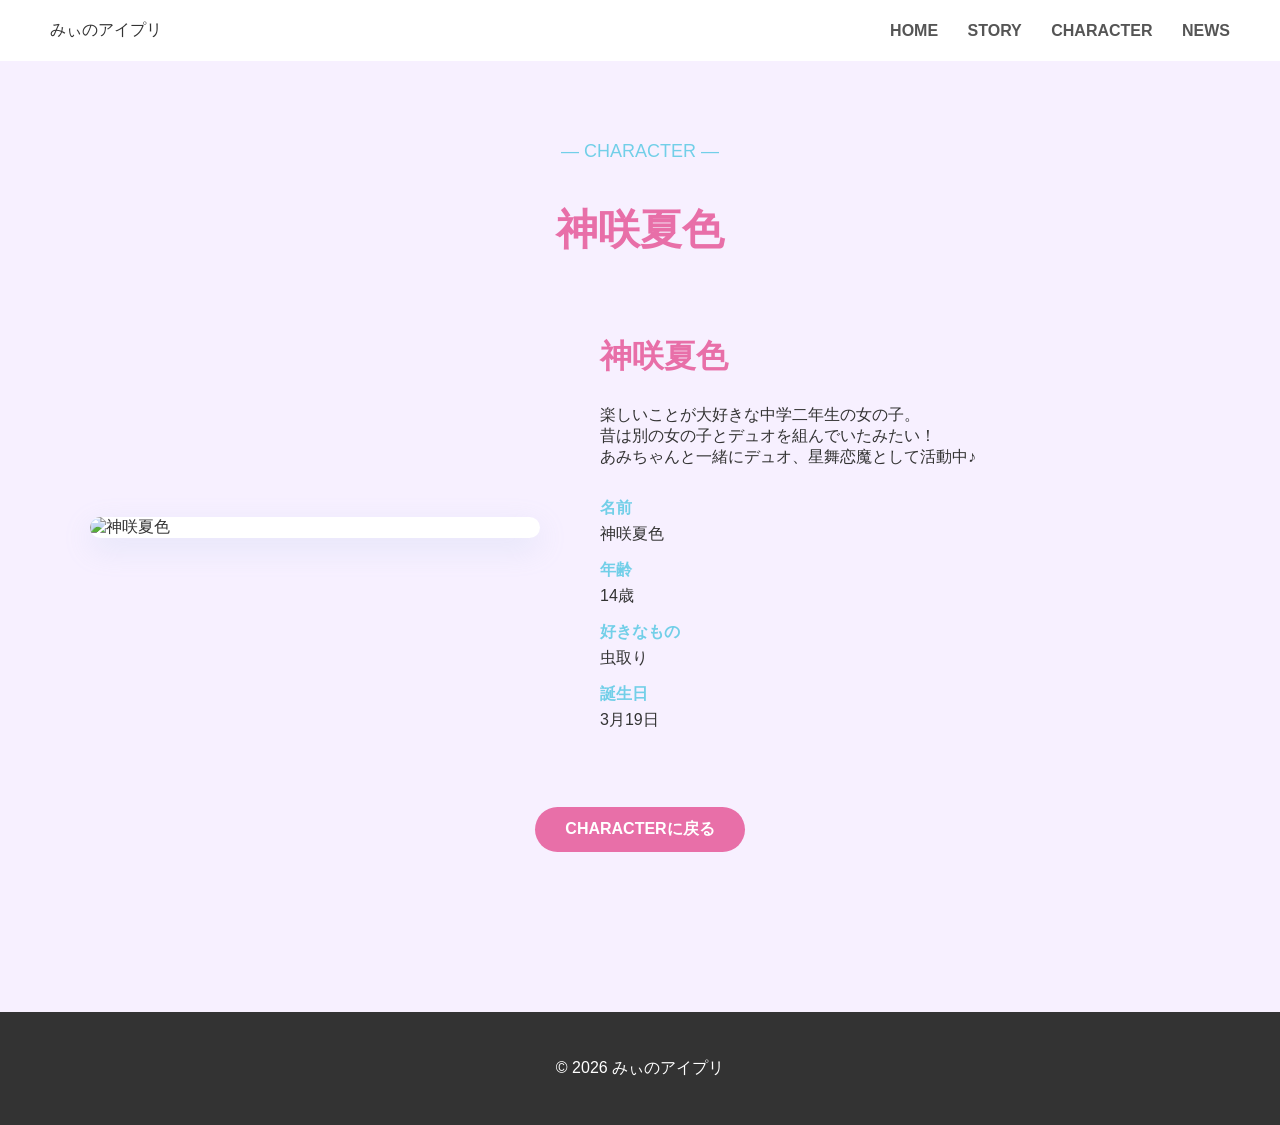
==== character-natu.html @ 5d975978 "Add files via upload" ====
<!DOCTYPE html>
<html lang="ja">

<head>

    <meta charset="UTF-8">

    <meta name="viewport"
        content="width=device-width, initial-scale=1.0">

    <title>神咲夏色 | みぃのアイプリ</title>

    <link rel="stylesheet" href="style.css">

</head>


<body>


<header>

    <div class="logo">
        みぃのアイプリ
    </div>

    <nav>
        <a href="index.html">HOME</a>
        <a href="index.html#story">STORY</a>
        <a href="index.html#character">CHARACTER</a>
        <a href="index.html#news">NEWS</a>
    </nav>

</header>



<section class="character-detail">

    <p class="section-subtitle">― CHARACTER ―</p>

    <h1>神咲夏色</h1>


    <div class="character-detail-content">

        <div class="character-detail-image">

            <img src="images/natu.webp" alt="神咲夏色">

        </div>


        <div class="character-detail-text">

            <h2>神咲夏色</h2>

            <p>
               
                
                
            </p>
                楽しいことが大好きな中学二年生の女の子。<br>
                昔は別の女の子とデュオを組んでいたみたい！<br>
                 あみちゃんと一緒にデュオ、星舞恋魔として活動中♪
            <dl>

                <dt>名前</dt>
                <dd>神咲夏色</dd>

                <dt>年齢</dt>
                <dd>14歳</dd>

                <dt>好きなもの</dt>
                <dd>虫取り</dd>

                <dt>誕生日</dt>
                <dd>3月19日</dd>

            </dl>

        </div>

    </div>


    <a href="index.html#character" class="back-button">
        CHARACTERに戻る
    </a>

</section>



<footer>

    <p>© 2026 みぃのアイプリ</p>

</footer>


</body>
</html>
---- style.css ----
body {
margin: 0;
background-color: #f7f0ff;
color: #333333;
font-family:  sans-serif;
}  

header{
 display: flex;
 justify-content: space-between;
 align-items: center;

 padding: 20px 50px;

 background-color: white;

}


.logo img {
    width: 180px;
    height: auto;
    display: block;
}

nav a{
    margin-left: 25px;

    color: #555555;
    text-decoration: none;
    font-weight: bold;

}

.hero{
    text-align: center;

    padding: 120px 20px;

    background: linear-gradient(
        135deg,
        #ffe5f2,
        #dff7ff
    );
}

.hero h1{
 font-size: 42px;
 color: #e86fa8;
 margin-top: 30px;
}

.hero p{
    font-size: 20px;
}

.hero button{

    margin-top: 20px;

    padding: 12px 30px;

    border: none;
    border-radius: 30px;
    
    background-color: #947fbe;
    color: white;

    font-size: 16px;
    cursor: pointer;
}

.news{
 max-width: 800px;
 margin: 60px auto;
 padding: 0 20px;

}

.news h2{
    
    color: #947fbe;
    
    border-bottom: 2px solid #947fbe;

    padding-bottom: 10px;
}


.news article{
 display: flex;
 gap: 30px;   
 padding: 15px 0;
 border-bottom: 1px solid #dddddd;
}

.news time{
    color: #947fbe;
    font-weight: bold;
}

footer{
    margin-top: 80px;

    padding: 30px;

    text-align: center;

    background-color: #333333;
    
    color: #ffffff;
}

.hero img{
    max-width: 90%;
    max-width: 500px;

    border-radius: 20px;

    border: 5px solid white;

    box-shadow: 0 8px 25px rgba(130, 217, 245, 0.4);
}



.character {
    padding: 80px 20px;
    text-align: center;

    background: linear-gradient(
        135deg,
        #fff5fb,
        #dff7ff
    );

    width: 100%;
    box-sizing: border-box;

    overflow: hidden;
}

.character h2 {
    font-size: 36px;
    color: #e86fa8;
    margin: 0 0 5px;
}

.section-subtitle {
    color: #72cfe8;
    font-size: 18px;
    margin: 0 0 40px;
}


/* キャラクター全体 */

.character-slider {
    display: flex;
    align-items: center;

    gap: 15px;

    width: 100%;
    max-width: 1200px;

    margin: 0 auto;

    box-sizing: border-box;
}

/* キャラクターを横に並べる部分 */
.character-list {
    display: flex;

    gap: 30px;

    flex: 1;
    width: 0;
    min-width: 0;

    overflow-x: auto;

    padding: 20px 10px;

    box-sizing: border-box;

    scroll-behavior: smooth;
}



/* スクロールバー */

.character-list::-webkit-scrollbar {
    height: 8px;
}

.character-list::-webkit-scrollbar-thumb {
    background: #f3a6cc;
    border-radius: 10px;
}

.character-list::-webkit-scrollbar-track {
    background: #eefaff;
    border-radius: 10px;
}


/* キャラクターカード */
.character-card {
    flex: 0 0 300px;

    padding: 25px;

    box-sizing: border-box;

    background: rgba(255, 255, 255, 0.9);

    border-radius: 30px;

    box-shadow: 0 10px 30px rgba(150, 180, 220, 0.2);

    text-decoration: none;
    color: inherit;

    display: block;

    transition: transform 0.2s, box-shadow 0.2s;
}



/* キャラクター画像 */

.character-image {
    width: 100%;
    height: 280px;

    display: flex;
    align-items: center;
    justify-content: center;

    background: #ffffff;

    border-radius: 25px;

    overflow: hidden;
}

.character-image img {
    width: 100%;
    height: 100%;

    object-fit: cover;

    display: block;
}

/* キャラクター名 */

.character-card h3 {
    color: #e86fa8;
    font-size: 25px;

    margin: 25px 0 10px;
}


/* キャラクター紹介文 */

.character-card p {
    color: #666666;

    font-size: 16px;
    line-height: 1.8;

    margin: 0;
}


/* 左右のボタン */

.character-arrow {
    width: 50px;
    height: 50px;

    flex: 0 0 50px;

    padding: 0;

    border: none;
    border-radius: 50%;

    background-color: white;

    color: #e86fa8;

    font-size: 40px;
    line-height: 50px;

    cursor: pointer;

    box-shadow: 0 5px 15px rgba(150, 180, 220, 0.25);

    display: flex;
    align-items: center;
    justify-content: center;

    box-sizing: border-box;
}





/* =========================
   CHARACTER DETAIL
========================= */

.character-detail {
    padding: 80px 20px;

    max-width: 1100px;

    margin: 0 auto;

    text-align: center;
}

.character-detail h1 {
    color: #e86fa8;

    font-size: 42px;

    margin-bottom: 50px;
}

.character-detail-content {
    display: flex;

    align-items: center;

    gap: 60px;

    text-align: left;
}

.character-detail-image {
    flex: 1;

    max-width: 450px;

    background: white;

    border-radius: 30px;

    overflow: hidden;

    box-shadow:
        0 10px 30px rgba(150, 180, 220, 0.2);
}

.character-detail-image img {
    width: 100%;

    display: block;
}

.character-detail-text {
    flex: 1;
}

.character-detail-text h2 {
    color: #e86fa8;

    font-size: 32px;
}

.character-detail-text p {
    line-height: 2;

    color: #555;
}

.character-detail-text dl {
    margin-top: 30px;
}

.character-detail-text dt {
    color: #72cfe8;

    font-weight: bold;

    margin-top: 15px;
}

.character-detail-text dd {
    margin-left: 0;

    margin-top: 5px;
}

.back-button {
    display: inline-block;

    margin-top: 60px;

    padding: 12px 30px;

    border-radius: 30px;

    background: #e86fa8;

    color: white;

    text-decoration: none;

    font-weight: bold;
}

.back-button:hover {
    opacity: 0.8;
}



.character-card:hover {
    text-decoration: none;
    color: inherit;

    transform: translateY(-8px);

    box-shadow:
        0 15px 35px rgba(150, 180, 220, 0.3);
}


.story {
    padding: 100px 20px;
    text-align: center;

    background: linear-gradient(
        135deg,
        #fff5fb,
        #f0faff
    );

    box-sizing: border-box;
}

.story-subtitle {
    margin: 0 0 5px;

    color: #72cfe8;

    font-size: 18px;
    font-weight: bold;
    letter-spacing: 2px;
}

.story h2 {
    margin: 0 0 45px;

    color: #e86fa8;

    font-size: 38px;
}

/* ストーリー本文のカード */

.story-box {
    max-width: 850px;

    margin: 0 auto;

    padding: 50px 60px;

    box-sizing: border-box;

    background: rgba(255, 255, 255, 0.9);

    border-radius: 35px;

    box-shadow:
        0 10px 35px rgba(150, 180, 220, 0.2);

    border: 3px solid rgba(255, 255, 255, 0.8);
}

/* タイトル */

.story-title {
    margin-bottom: 35px;

    color: #947fbe;

    font-size: 28px;
    font-weight: bold;
}

.story-title span {
    color: #f3a6cc;

    margin: 0 10px;
}

/* 本文 */

.story-box p {
    margin: 15px 0;

    color: #555555;

    font-size: 18px;

    line-height: 2;
}

/* 下の飾り */

.story-decoration {
    margin-top: 35px;

    color: #e86fa8;

    font-size: 22px;

    letter-spacing: 8px;
}


/* =========================
   NEWS
========================= */

.news {
    padding: 80px 20px;

    background: linear-gradient(
        135deg,
        #fff8fc,
        #f0fbff
    );

    max-width: none;
    margin: 0;
}

.news > h2 {
    text-align: center;

    font-size: 36px;

    color: #e86fa8;

    margin: 0 0 50px;
}

.news > .section-subtitle {
    text-align: center;

    margin-bottom: 5px;
}


/* NEWS一覧 */

.news-list {
    max-width: 900px;

    margin: 0 auto;

    background: rgba(255, 255, 255, 0.85);

    border-radius: 30px;

    padding: 10px 35px;

    box-sizing: border-box;

    box-shadow:
        0 10px 30px rgba(150, 180, 220, 0.15);
}


/* NEWS一件 */

.news-item {
    display: flex;

    gap: 30px;

    padding: 30px 10px;

    border-bottom: 1px solid #eeeeee;
}


/* 最後だけ線を消す */

.news-item:last-child {
    border-bottom: none;
}


/* 日付 */

.news-item time {
    flex: 0 0 110px;

    color: #947fbe;

    font-weight: bold;

    font-size: 15px;

    padding-top: 3px;
}


/* NEWS本文 */

.news-content {
    flex: 1;
}


/* カテゴリー */

.news-category {
    display: inline-block;

    padding: 5px 12px;

    border-radius: 20px;

    background: #ffe5f2;

    color: #e86fa8;

    font-size: 12px;

    font-weight: bold;

    margin-bottom: 8px;
}


/* タイトル */

.news-content h3 {
    margin: 0 0 10px;

    color: #555555;

    font-size: 19px;
}


/* 本文 */

.news-content p {
    margin: 0;

    color: #777777;

    line-height: 1.8;

    font-size: 14px;
}


/* NEWSにマウスを乗せたとき */

.news-item {
    transition: transform 0.2s;
}

.news-item:hover {
    transform: translateX(5px);
}


.hero-button {
    display: inline-block;

    margin-top: 20px;

    padding: 12px 30px;

    border-radius: 30px;

    background-color: #947fbe;

    color: white;

    text-decoration: none;

    font-size: 16px;

    font-weight: bold;

    transition: 0.2s;
}

.hero-button:hover {
    transform: translateY(-3px);

    box-shadow:
        0 8px 20px rgba(150, 120, 190, 0.25);
}

/* =========================
   MOVIE
========================= */

.movie-section {
    width: 90%;
    max-width: 1000px;
    margin: 100px auto;
    text-align: center;
}

/* ― ムービー ― */

.movie-section .section-subtitle {
    margin: 0 0 10px;

    color: #7edce8;

    font-size: 15px;
    font-weight: bold;

    letter-spacing: 0.15em;
}

/* =========================
   MOVIE
========================= */

.movie-section {
    width: 90%;
    max-width: 1000px;
    margin: 100px auto;
    text-align: center;
}

/* ― ムービー ― */

.movie-section .section-subtitle {
    margin: 0 0 10px;
    color: #7edce8;
    font-size: 15px;
    font-weight: bold;
    letter-spacing: 0.15em;
}

/* MOVIE */

.movie-section h1 {
    margin: 0 0 50px;
    color: #f49ac2;
    font-size: 42px;
    font-weight: bold;
    letter-spacing: 0.1em;
}

/* 動画 */

.movie-item {
    width: 100%;
    margin: 0 auto 70px;
    text-align: center;
}

.movie-item h2 {
    margin: 0 0 25px;
    color: #555;
    font-size: 25px;
    font-weight: bold;
}

.movie-video {
    width: 100%;
    max-width: 900px;
    margin: 0 auto;
    overflow: hidden;
    background: white;
    border: 5px solid white;
    border-radius: 22px;
    box-shadow: 0 8px 25px rgba(244, 154, 194, 0.2);
}

.movie-video video {
    display: block;
    width: 100%;
    height: auto;
}

.movie-caption {
    margin: 18px 0 0;
    color: #68cdd9;
    font-size: 16px;
    font-weight: bold;
    letter-spacing: 0.05em;
}

@media screen and (max-width: 768px) {

    /* ページ全体 */
    body {
        width: 100%;
        overflow-x: hidden;
    }

    /* ヘッダー */
    header {
        width: 100%;
        padding: 10px;
        box-sizing: border-box;
    }

    /* ロゴ */
    .logo img {
        max-width: 70%;
        height: auto;
    }

    /* コンテンツ */
    main {
        width: 100%;
        padding: 0 15px;
        box-sizing: border-box;
    }

    /* 画像 */
    img {
        max-width: 100%;
        height: auto;
    }

    /* YouTubeなどの動画 */
    iframe {
        max-width: 100%;
        width: 100%;
        height: auto;
        aspect-ratio: 16 / 9;
    }

    /* 横並びの要素を縦並びに */
    .container,
    .content,
    .items {
        flex-direction: column;
    }

    /* 見出し */
    h1 {
        font-size: 26px;
    }

    h2 {
        font-size: 22px;
    }

    h3 {
        font-size: 19px;
    }

    /* 本文 */
    p {
        font-size: 15px;
        line-height: 1.8;
    }
}
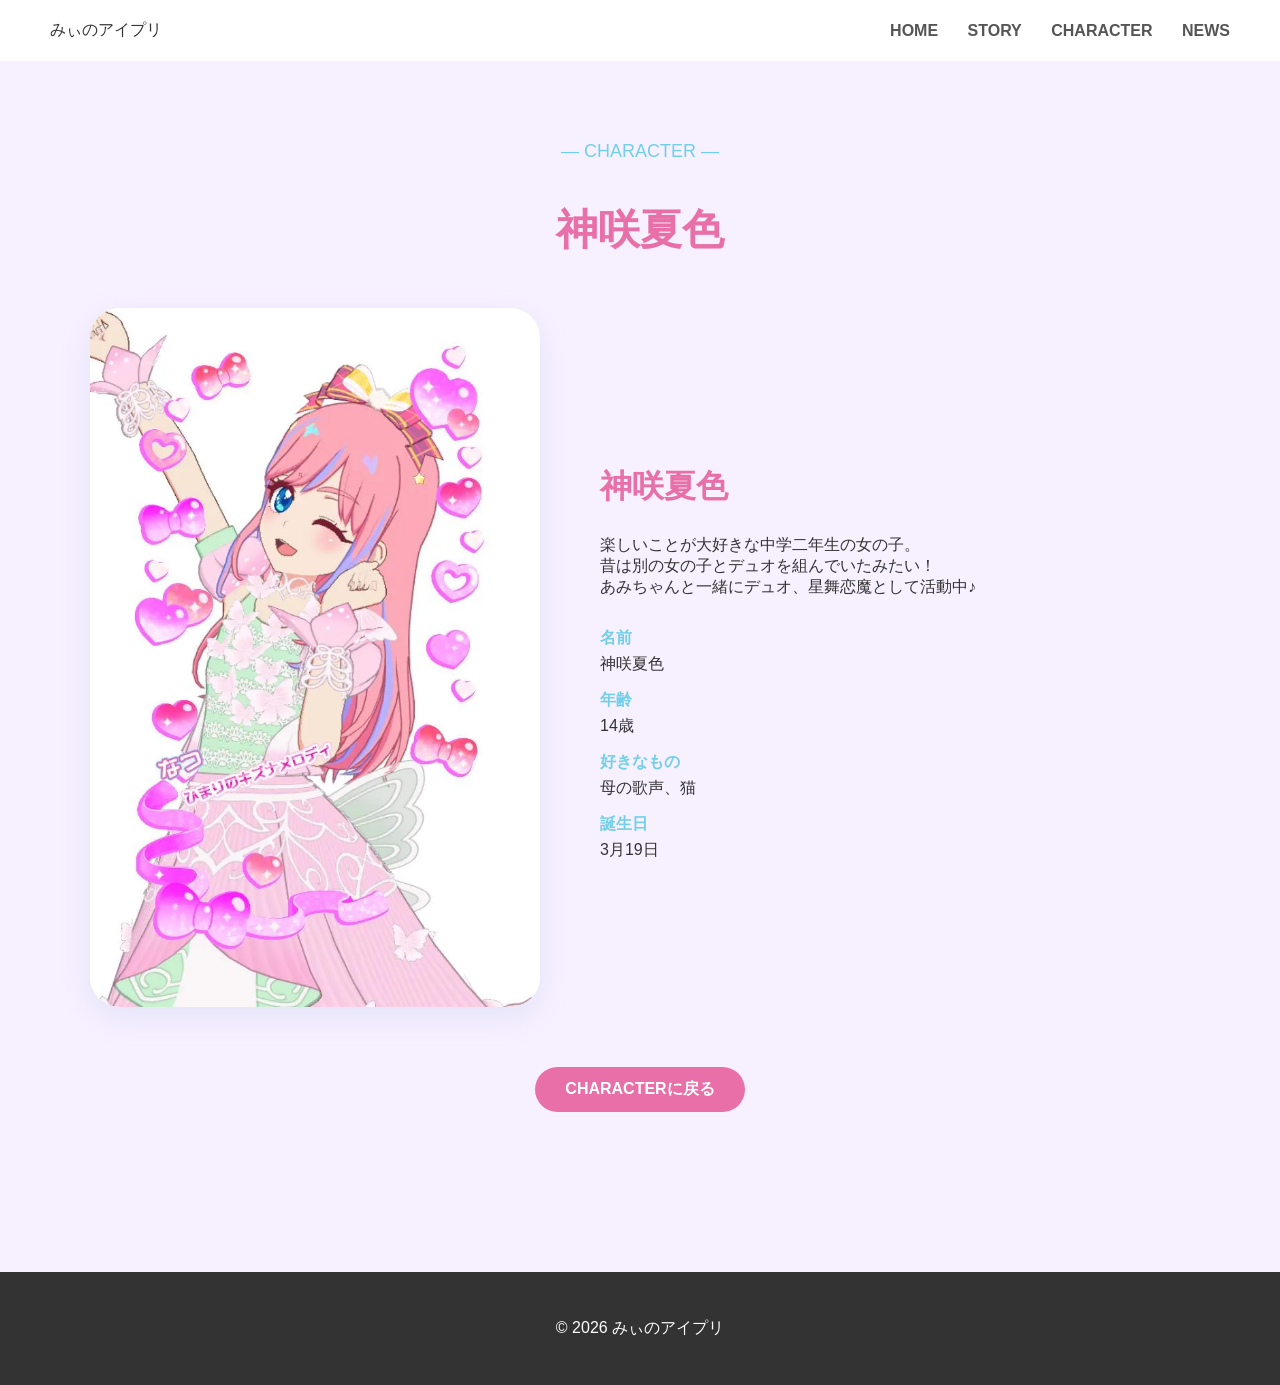
==== commit 9741d2d6: "Add files via upload" ====
--- a/character-natu.html
+++ b/character-natu.html
@@ -72,7 +72,7 @@
                 <dd>14歳</dd>
 
                 <dt>好きなもの</dt>
-                <dd>虫取り</dd>
+                <dd>母の歌声、猫</dd>
 
                 <dt>誕生日</dt>
                 <dd>3月19日</dd>
